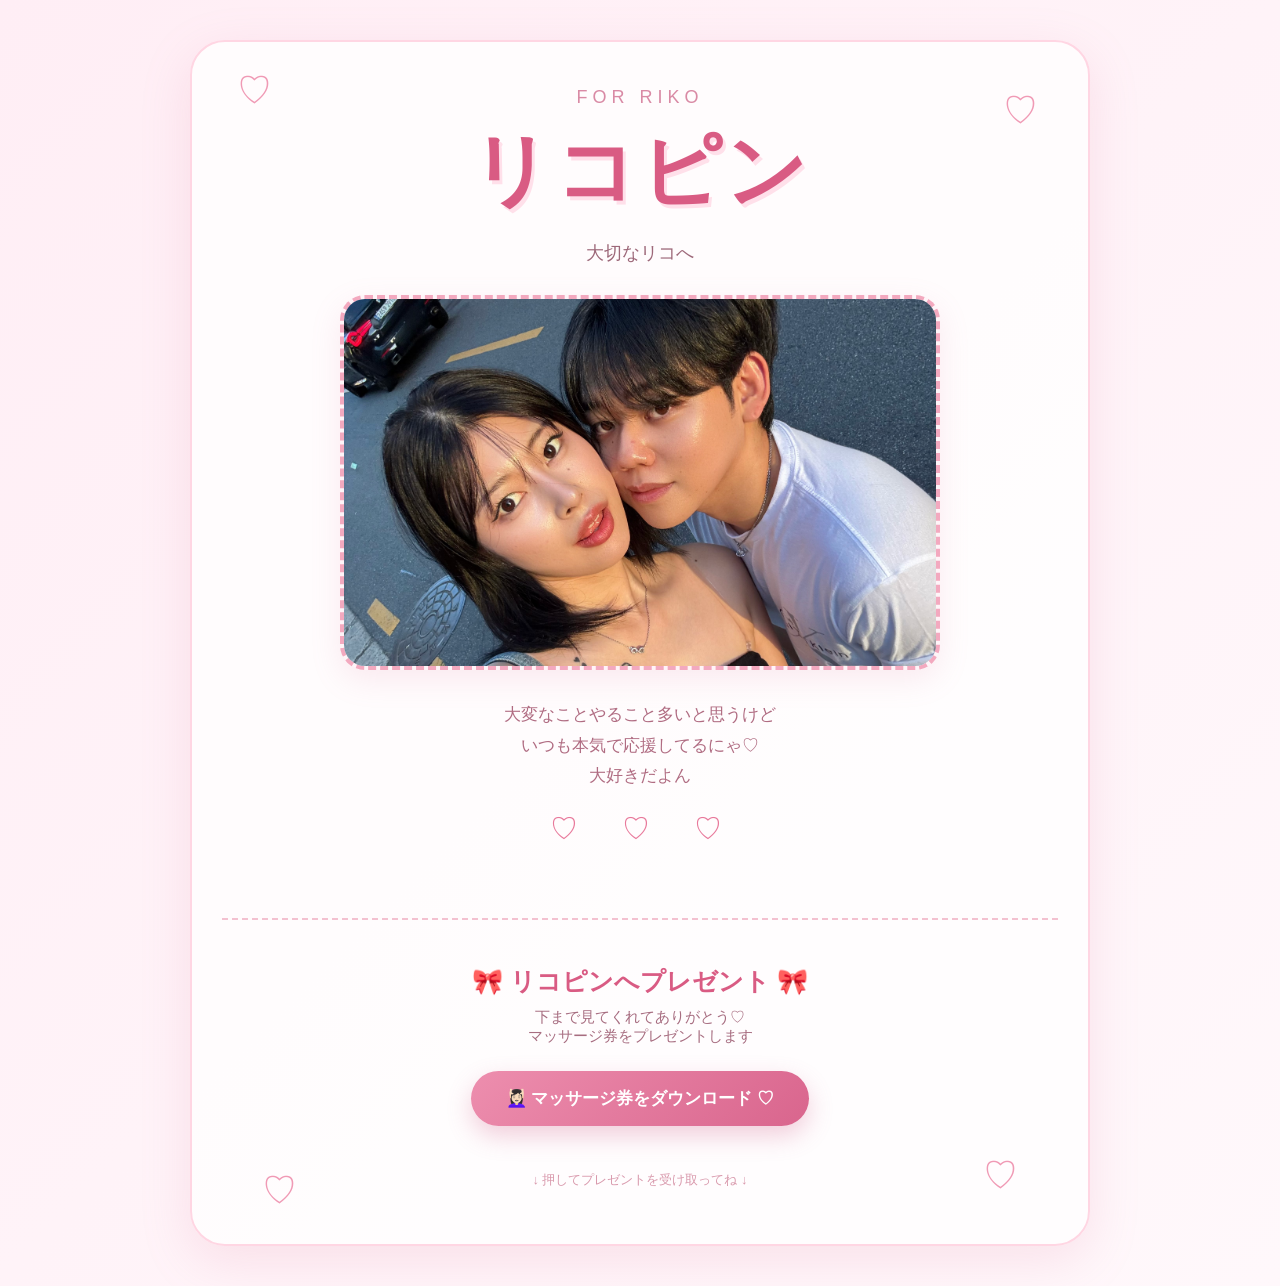
==== index.html @ c5b720d6 "Update index.html" ====
<!DOCTYPE html>
<html lang="ja">
<head>
  <meta charset="UTF-8">
  <meta name="viewport" content="width=device-width, initial-scale=1.0">

  <title>リコピンへ♡</title>

  <style>
    * {
      box-sizing: border-box;
    }

    html {
      scroll-behavior: smooth;
    }

    body {
      margin: 0;
      min-height: 100vh;
      font-family: "Hiragino Kaku Gothic ProN", "Yu Gothic", sans-serif;
      background: linear-gradient(135deg, #ffeef5, #fff8fb);
      display: flex;
      justify-content: center;
      align-items: flex-start;
      overflow-x: hidden;
      padding: 40px 20px;
    }

    .container {
      width: min(900px, 92%);
      padding: 45px 30px 55px;
      text-align: center;
      background: rgba(255, 255, 255, 0.8);
      border-radius: 35px;
      box-shadow: 0 15px 50px rgba(220, 130, 160, 0.18);
      border: 2px solid #ffd6e3;
      position: relative;
    }

    /* ハート */
    .heart {
      position: absolute;
      font-size: 35px;
      color: #f09ab5;
      animation: float 3s ease-in-out infinite;
    }

    .heart1 {
      top: 25px;
      left: 45px;
    }

    .heart2 {
      top: 45px;
      right: 50px;
      animation-delay: 0.8s;
    }

    .heart3 {
      bottom: 30px;
      left: 70px;
      animation-delay: 1.4s;
    }

    .heart4 {
      bottom: 45px;
      right: 70px;
      animation-delay: 2s;
    }

    @keyframes float {
      0%, 100% {
        transform: translateY(0) rotate(-5deg);
      }

      50% {
        transform: translateY(-12px) rotate(5deg);
      }
    }

    /* タイトル */
    .small-title {
      color: #d98aa5;
      font-size: 18px;
      letter-spacing: 5px;
      margin-bottom: 10px;
    }

    h1 {
      margin: 0;
      font-size: clamp(45px, 8vw, 80px);
      color: #d95b83;
      letter-spacing: 3px;
      text-shadow: 3px 4px 0 #ffe0ea;
    }

    .subtitle {
      margin: 15px 0 30px;
      color: #9d6879;
      font-size: 18px;
    }

    /* 写真 */
    .photo-area {
      width: min(600px, 100%);
      margin: auto;
    }

    .photo-frame {
      width: 100%;
      aspect-ratio: 16 / 10;
      border-radius: 25px;
      border: 4px dashed #f3a9bf;
      background: #fff4f8;
      display: flex;
      justify-content: center;
      align-items: center;
      overflow: hidden;
      position: relative;
      box-shadow: 0 10px 30px rgba(220, 130, 160, 0.15);
    }

    #preview {
      width: 100%;
      height: 100%;
      object-fit: cover;
      display: block;
    }

    /* メッセージ */
    .message {
      margin-top: 30px;
      color: #b06c82;
      font-size: 17px;
      line-height: 1.8;
    }

    .love {
      margin-top: 18px;
      font-size: 28px;
      color: #e8799b;
      letter-spacing: 8px;
    }

    /* ダウンロードエリア */
    .download-area {
      margin-top: 70px;
      padding-top: 45px;
      border-top: 2px dashed #f3c1d0;
    }

    .download-title {
      color: #d95b83;
      font-size: 25px;
      font-weight: bold;
      margin-bottom: 10px;
    }

    .download-text {
      color: #a76d80;
      font-size: 15px;
      margin-bottom: 25px;
    }

    /* ダウンロードボタン */
    .download-button {
      display: inline-block;
      padding: 16px 35px;
      border-radius: 999px;
      background: linear-gradient(135deg, #ed8eae, #d9658d);
      color: white;
      font-size: 17px;
      font-weight: bold;
      text-decoration: none;
      box-shadow: 0 10px 25px rgba(210, 100, 140, 0.3);
      transition: 0.25s;
    }

    .download-button:hover {
      transform: translateY(-4px) scale(1.02);
      box-shadow: 0 14px 30px rgba(210, 100, 140, 0.4);
    }

    .download-button:active {
      transform: scale(0.97);
    }

    /* 下に誘導 */
    .scroll-text {
      margin-top: 45px;
      color: #d99aad;
      font-size: 13px;
      animation: bounce 2s infinite;
    }

    @keyframes bounce {
      0%, 100% {
        transform: translateY(0);
      }

      50% {
        transform: translateY(7px);
      }
    }

    /* スマホ */
    @media (max-width: 600px) {

      body {
        padding: 20px 10px;
      }

      .container {
        width: 100%;
        padding: 35px 18px 45px;
        border-radius: 28px;
      }

      .small-title {
        font-size: 14px;
        letter-spacing: 4px;
      }

      h1 {
        font-size: 50px;
      }

      .subtitle {
        font-size: 15px;
      }

      .photo-frame {
        aspect-ratio: 4 / 3;
        border-radius: 20px;
      }

      .message {
        font-size: 15px;
      }

      .download-area {
        margin-top: 55px;
        padding-top: 35px;
      }

      .download-title {
        font-size: 21px;
      }

      .download-button {
        padding: 15px 28px;
        font-size: 16px;
      }

      .heart {
        font-size: 25px;
      }

      .heart1 {
        left: 20px;
      }

      .heart2 {
        right: 20px;
      }

      .heart3 {
        left: 30px;
      }

      .heart4 {
        right: 30px;
      }
    }
  </style>
</head>

<body>

  <div class="container">

    <!-- ハート -->
    <div class="heart heart1">♡</div>
    <div class="heart heart2">♡</div>
    <div class="heart heart3">♡</div>
    <div class="heart heart4">♡</div>

    <!-- タイトル -->
    <div class="small-title">
      FOR RIKO
    </div>

    <h1>リコピン</h1>

    <div class="subtitle">
      大切なリコへ
    </div>

    <!-- 写真 -->
    <div class="photo-area">

      <div class="photo-frame">

        <img
          id="preview"
          src="riko.jpg"
          alt="リコの写真"
        >

      </div>

    </div>

    <!-- メッセージ -->
    <div class="message">
      大変なことやること多いと思うけど<br>
      いつも本気で応援してるにゃ♡<br>
      大好きだよん
    </div>

    <div class="love">
      ♡　♡　♡
    </div>


    <!-- マッサージ券 -->
    <div class="download-area">

      <div class="download-title">
        🎀 リコピンへプレゼント 🎀
      </div>

      <div class="download-text">
        下まで見てくれてありがとう♡<br>
        マッサージ券をプレゼントします
      </div>

      <a
  class="download-button"
  href="https://raw.githubusercontent.com/purinshappppe/purinshappppe/refs/heads/main/e85dd2af-abed-4dbb-943e-196c090474a3.png"
  download="リコピン_全身マッサージ券.png"
  onclick="return confirm('🎀 マッサージ券をダウンロードしますか？♡');"
>
  💆🏻‍♀️ マッサージ券をダウンロード ♡
</a>

      <div class="scroll-text">
        ↓ 押してプレゼントを受け取ってね ↓
      </div>

    </div>

  </div>

</body>
</html>
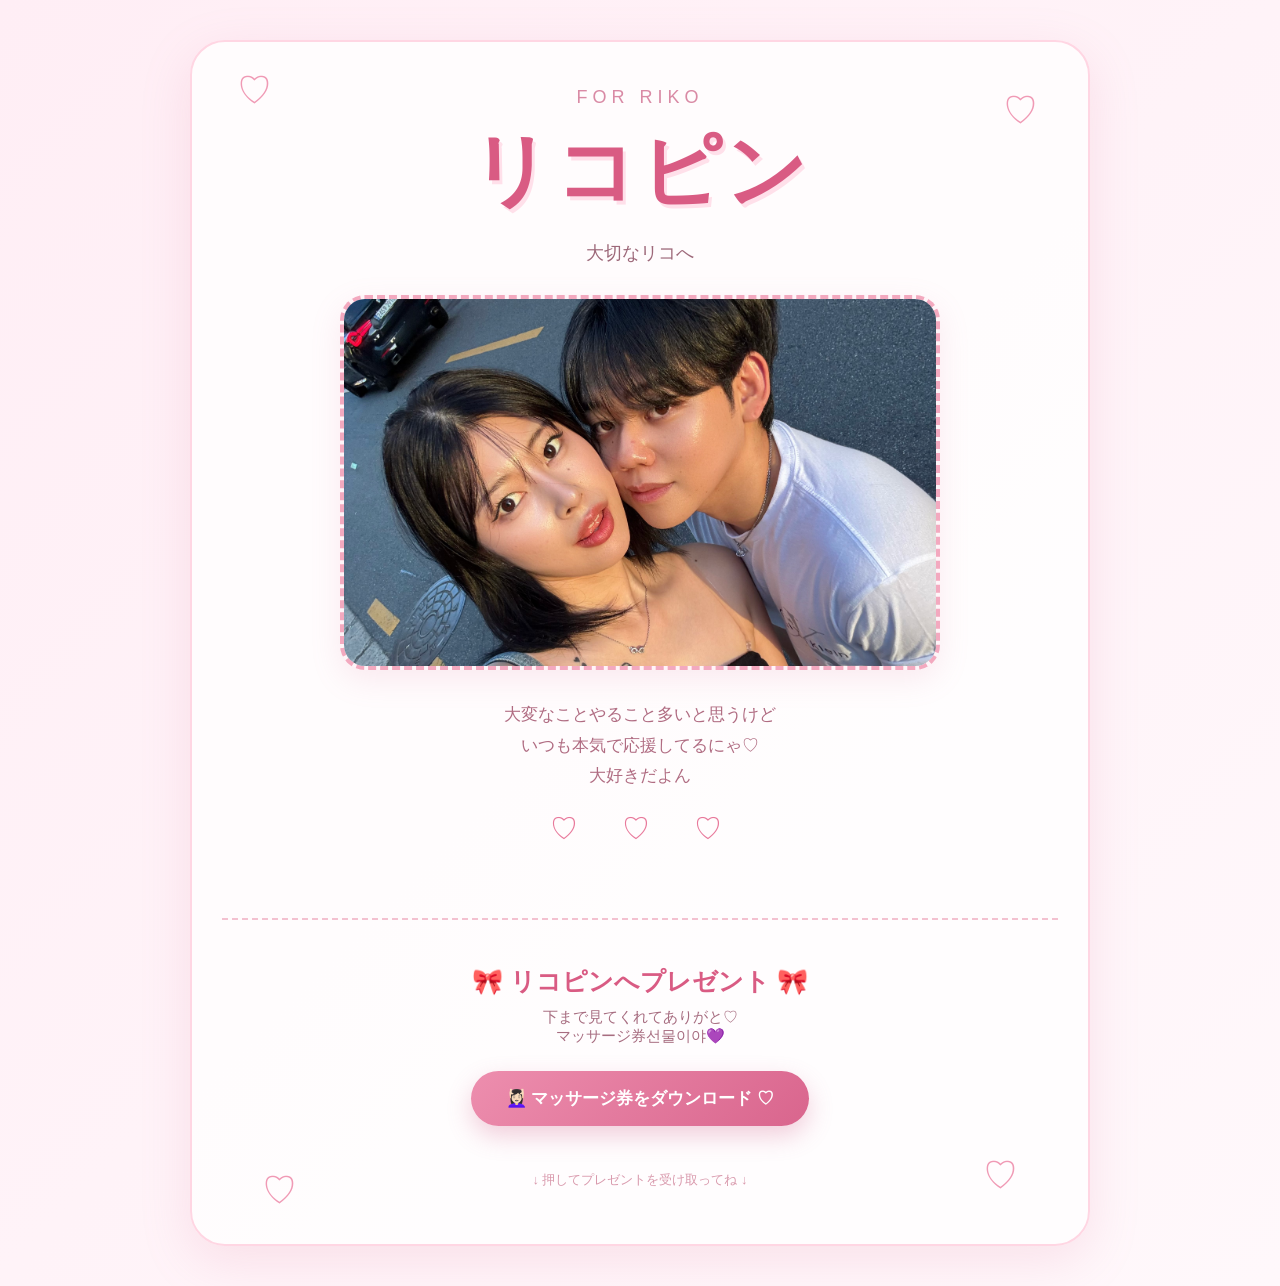
==== commit fa32aaed: "Update index.html" ====
--- a/index.html
+++ b/index.html
@@ -332,8 +332,8 @@
       </div>
 
       <div class="download-text">
-        下まで見てくれてありがとう♡<br>
-        マッサージ券をプレゼントします
+        下まで見てくれてありがと♡<br>
+        マッサージ券선물이야💜
       </div>
 
       <a
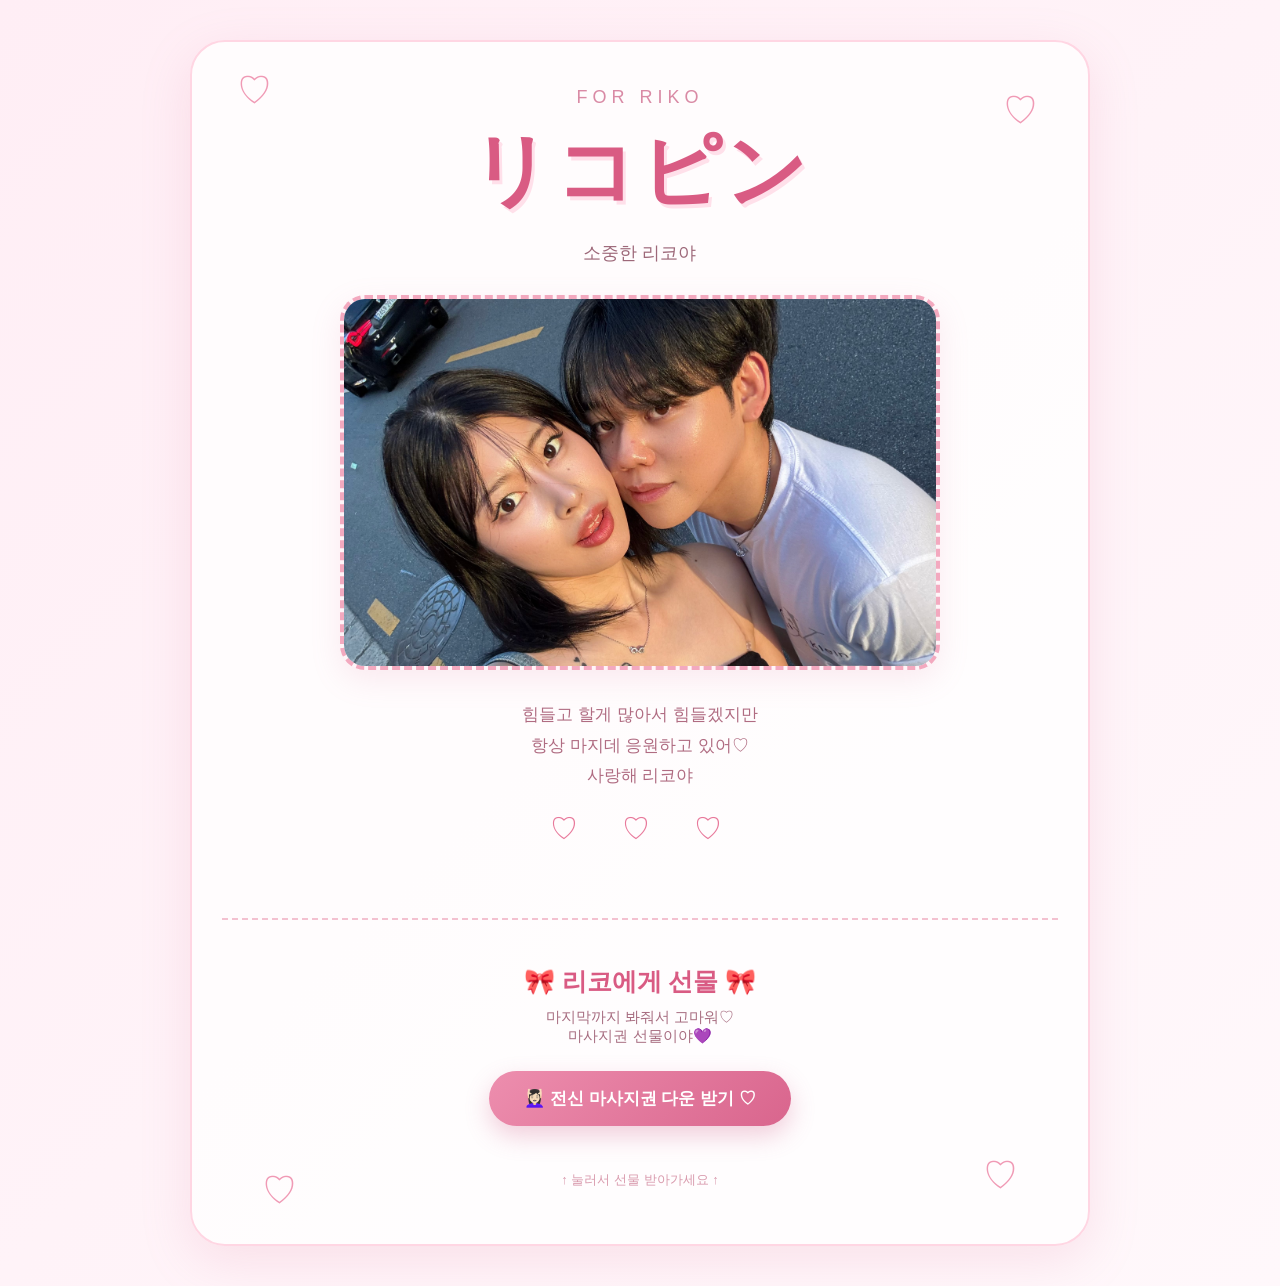
==== commit 01edaf87: "Update index.html" ====
--- a/index.html
+++ b/index.html
@@ -294,7 +294,7 @@
     <h1>リコピン</h1>
 
     <div class="subtitle">
-      大切なリコへ
+      소중한 리코야
     </div>
 
     <!-- 写真 -->
@@ -314,9 +314,9 @@
 
     <!-- メッセージ -->
     <div class="message">
-      大変なことやること多いと思うけど<br>
-      いつも本気で応援してるにゃ♡<br>
-      大好きだよん
+      힘들고 할게 많아서 힘들겠지만<br>
+      항상 마지데 응원하고 있어♡<br>
+      사랑해 리코야
     </div>
 
     <div class="love">
@@ -328,25 +328,25 @@
     <div class="download-area">
 
       <div class="download-title">
-        🎀 リコピンへプレゼント 🎀
+        🎀 리코에게 선물 🎀
       </div>
 
       <div class="download-text">
-        下まで見てくれてありがと♡<br>
-        マッサージ券선물이야💜
+        마지막까지 봐줘서 고마워♡<br>
+        마사지권 선물이야💜
       </div>
 
       <a
   class="download-button"
-  href="https://raw.githubusercontent.com/purinshappppe/purinshappppe/refs/heads/main/e85dd2af-abed-4dbb-943e-196c090474a3.png"
-  download="リコピン_全身マッサージ券.png"
-  onclick="return confirm('🎀 マッサージ券をダウンロードしますか？♡');"
+  href="https://raw.githubusercontent.com/purinshappppe/purinshappppe/refs/heads/main/e85dd2af-abed-4dbb-943e-196c090474a7.png"
+  download="リコピン_전신 마사지권.png"
+  onclick="return confirm('🎀 마사지권다운 받으시겠어요？♡');"
 >
-  💆🏻‍♀️ マッサージ券をダウンロード ♡
+  💆🏻‍♀️ 전신 마사지권 다운 받기 ♡
 </a>
 
       <div class="scroll-text">
-        ↓ 押してプレゼントを受け取ってね ↓
+        ↑ 눌러서 선물 받아가세요 ↑
       </div>
 
     </div>
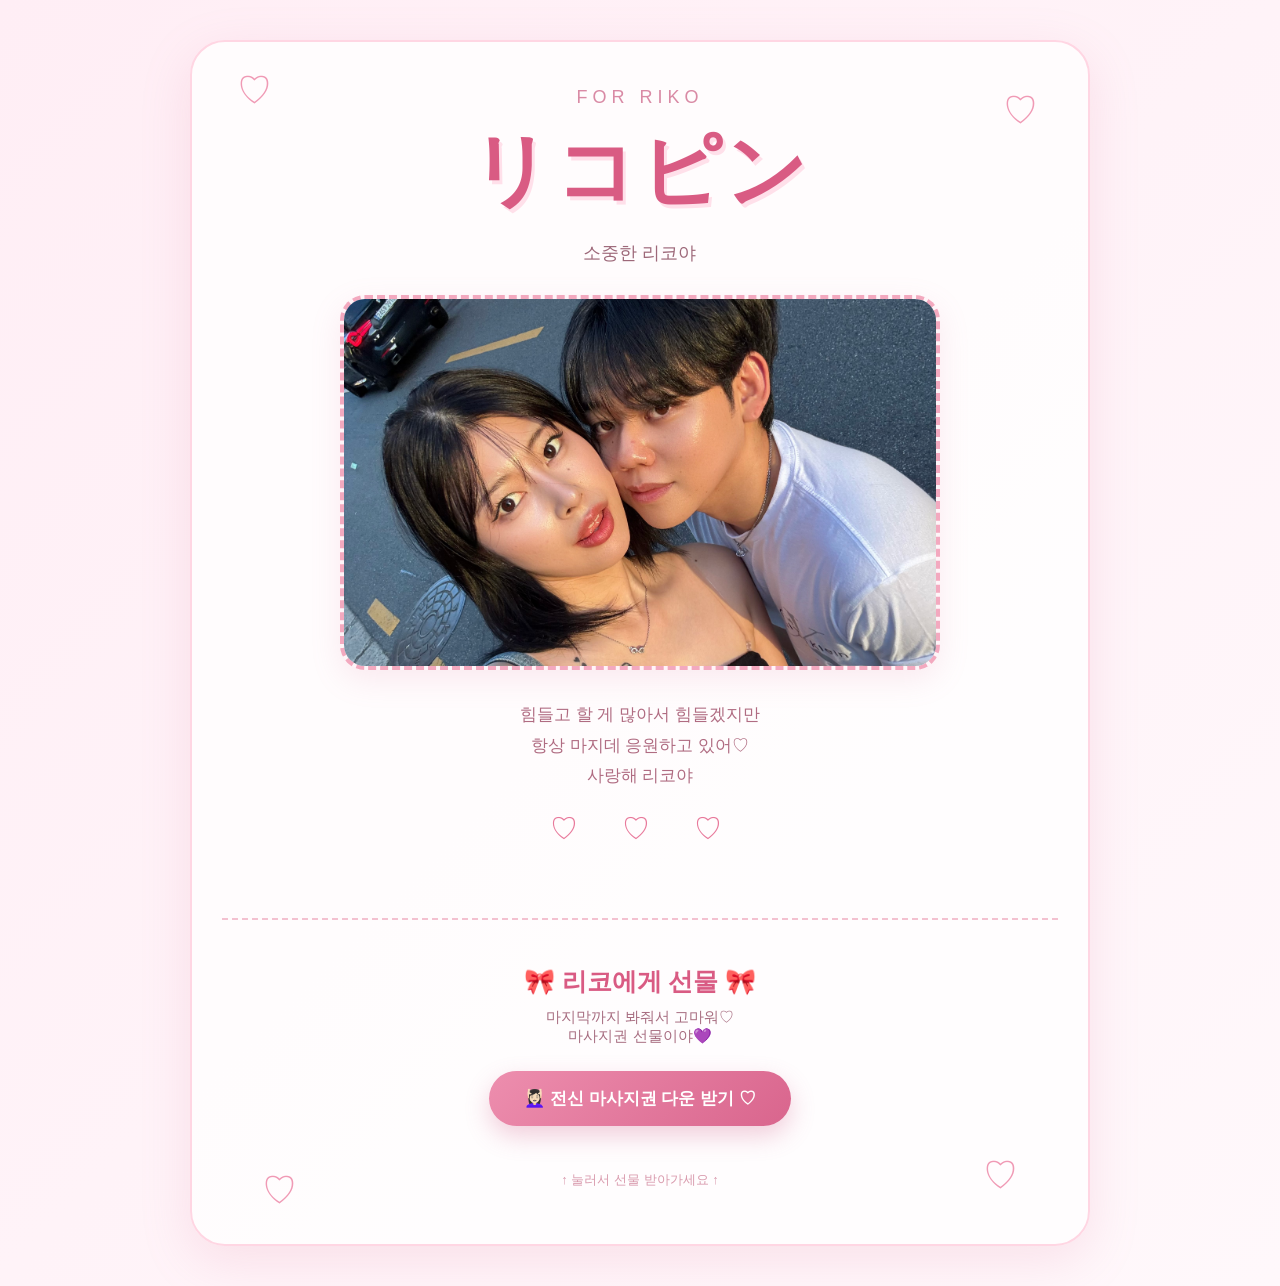
==== commit b260c78f: "Update index.html" ====
--- a/index.html
+++ b/index.html
@@ -314,7 +314,7 @@
 
     <!-- メッセージ -->
     <div class="message">
-      힘들고 할게 많아서 힘들겠지만<br>
+      힘들고 할 게 많아서 힘들겠지만<br>
       항상 마지데 응원하고 있어♡<br>
       사랑해 리코야
     </div>
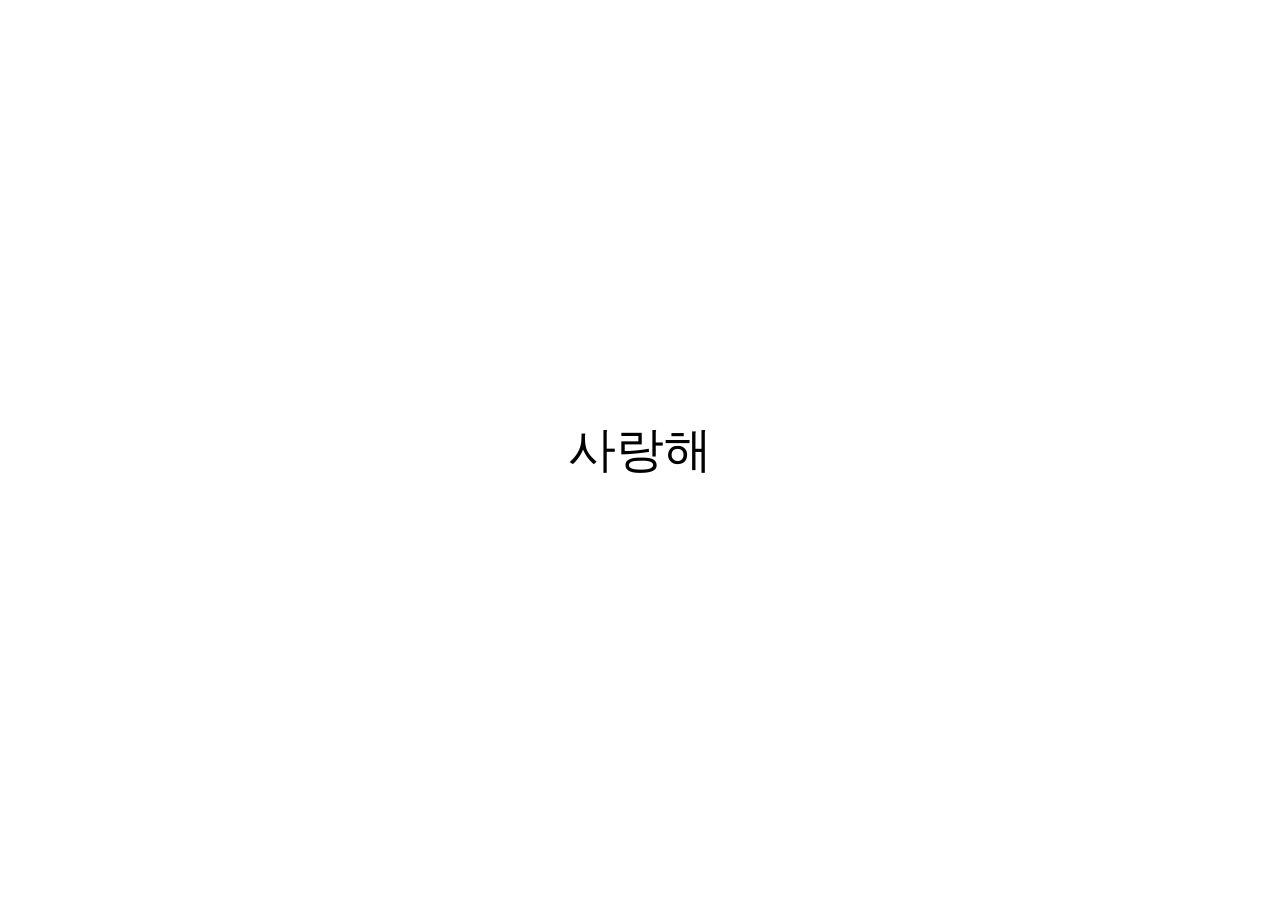
==== commit eec3b0bb: "Update index.html" ====
--- a/index.html
+++ b/index.html
@@ -1,357 +1,29 @@
 <!DOCTYPE html>
-<html lang="ja">
+<html lang="ko">
 <head>
-  <meta charset="UTF-8">
-  <meta name="viewport" content="width=device-width, initial-scale=1.0">
+<meta charset="UTF-8">
+<meta name="viewport" content="width=device-width, initial-scale=1.0">
+<title>사랑해</title>
 
-  <title>リコピンへ♡</title>
-
-  <style>
-    * {
-      box-sizing: border-box;
-    }
-
-    html {
-      scroll-behavior: smooth;
-    }
-
+<style>
     body {
-      margin: 0;
-      min-height: 100vh;
-      font-family: "Hiragino Kaku Gothic ProN", "Yu Gothic", sans-serif;
-      background: linear-gradient(135deg, #ffeef5, #fff8fb);
-      display: flex;
-      justify-content: center;
-      align-items: flex-start;
-      overflow-x: hidden;
-      padding: 40px 20px;
-    }
-
-    .container {
-      width: min(900px, 92%);
-      padding: 45px 30px 55px;
-      text-align: center;
-      background: rgba(255, 255, 255, 0.8);
-      border-radius: 35px;
-      box-shadow: 0 15px 50px rgba(220, 130, 160, 0.18);
-      border: 2px solid #ffd6e3;
-      position: relative;
-    }
-
-    /* ハート */
-    .heart {
-      position: absolute;
-      font-size: 35px;
-      color: #f09ab5;
-      animation: float 3s ease-in-out infinite;
-    }
-
-    .heart1 {
-      top: 25px;
-      left: 45px;
-    }
-
-    .heart2 {
-      top: 45px;
-      right: 50px;
-      animation-delay: 0.8s;
-    }
-
-    .heart3 {
-      bottom: 30px;
-      left: 70px;
-      animation-delay: 1.4s;
-    }
-
-    .heart4 {
-      bottom: 45px;
-      right: 70px;
-      animation-delay: 2s;
-    }
-
-    @keyframes float {
-      0%, 100% {
-        transform: translateY(0) rotate(-5deg);
-      }
-
-      50% {
-        transform: translateY(-12px) rotate(5deg);
-      }
-    }
-
-    /* タイトル */
-    .small-title {
-      color: #d98aa5;
-      font-size: 18px;
-      letter-spacing: 5px;
-      margin-bottom: 10px;
+        margin: 0;
+        height: 100vh;
+        display: flex;
+        justify-content: center;
+        align-items: center;
+        font-family: sans-serif;
+        background: white;
     }
 
     h1 {
-      margin: 0;
-      font-size: clamp(45px, 8vw, 80px);
-      color: #d95b83;
-      letter-spacing: 3px;
-      text-shadow: 3px 4px 0 #ffe0ea;
+        font-size: 48px;
+        font-weight: 500;
     }
-
-    .subtitle {
-      margin: 15px 0 30px;
-      color: #9d6879;
-      font-size: 18px;
-    }
-
-    /* 写真 */
-    .photo-area {
-      width: min(600px, 100%);
-      margin: auto;
-    }
-
-    .photo-frame {
-      width: 100%;
-      aspect-ratio: 16 / 10;
-      border-radius: 25px;
-      border: 4px dashed #f3a9bf;
-      background: #fff4f8;
-      display: flex;
-      justify-content: center;
-      align-items: center;
-      overflow: hidden;
-      position: relative;
-      box-shadow: 0 10px 30px rgba(220, 130, 160, 0.15);
-    }
-
-    #preview {
-      width: 100%;
-      height: 100%;
-      object-fit: cover;
-      display: block;
-    }
-
-    /* メッセージ */
-    .message {
-      margin-top: 30px;
-      color: #b06c82;
-      font-size: 17px;
-      line-height: 1.8;
-    }
-
-    .love {
-      margin-top: 18px;
-      font-size: 28px;
-      color: #e8799b;
-      letter-spacing: 8px;
-    }
-
-    /* ダウンロードエリア */
-    .download-area {
-      margin-top: 70px;
-      padding-top: 45px;
-      border-top: 2px dashed #f3c1d0;
-    }
-
-    .download-title {
-      color: #d95b83;
-      font-size: 25px;
-      font-weight: bold;
-      margin-bottom: 10px;
-    }
-
-    .download-text {
-      color: #a76d80;
-      font-size: 15px;
-      margin-bottom: 25px;
-    }
-
-    /* ダウンロードボタン */
-    .download-button {
-      display: inline-block;
-      padding: 16px 35px;
-      border-radius: 999px;
-      background: linear-gradient(135deg, #ed8eae, #d9658d);
-      color: white;
-      font-size: 17px;
-      font-weight: bold;
-      text-decoration: none;
-      box-shadow: 0 10px 25px rgba(210, 100, 140, 0.3);
-      transition: 0.25s;
-    }
-
-    .download-button:hover {
-      transform: translateY(-4px) scale(1.02);
-      box-shadow: 0 14px 30px rgba(210, 100, 140, 0.4);
-    }
-
-    .download-button:active {
-      transform: scale(0.97);
-    }
-
-    /* 下に誘導 */
-    .scroll-text {
-      margin-top: 45px;
-      color: #d99aad;
-      font-size: 13px;
-      animation: bounce 2s infinite;
-    }
-
-    @keyframes bounce {
-      0%, 100% {
-        transform: translateY(0);
-      }
-
-      50% {
-        transform: translateY(7px);
-      }
-    }
-
-    /* スマホ */
-    @media (max-width: 600px) {
-
-      body {
-        padding: 20px 10px;
-      }
-
-      .container {
-        width: 100%;
-        padding: 35px 18px 45px;
-        border-radius: 28px;
-      }
-
-      .small-title {
-        font-size: 14px;
-        letter-spacing: 4px;
-      }
-
-      h1 {
-        font-size: 50px;
-      }
-
-      .subtitle {
-        font-size: 15px;
-      }
-
-      .photo-frame {
-        aspect-ratio: 4 / 3;
-        border-radius: 20px;
-      }
-
-      .message {
-        font-size: 15px;
-      }
-
-      .download-area {
-        margin-top: 55px;
-        padding-top: 35px;
-      }
-
-      .download-title {
-        font-size: 21px;
-      }
-
-      .download-button {
-        padding: 15px 28px;
-        font-size: 16px;
-      }
-
-      .heart {
-        font-size: 25px;
-      }
-
-      .heart1 {
-        left: 20px;
-      }
-
-      .heart2 {
-        right: 20px;
-      }
-
-      .heart3 {
-        left: 30px;
-      }
-
-      .heart4 {
-        right: 30px;
-      }
-    }
-  </style>
+</style>
 </head>
 
 <body>
-
-  <div class="container">
-
-    <!-- ハート -->
-    <div class="heart heart1">♡</div>
-    <div class="heart heart2">♡</div>
-    <div class="heart heart3">♡</div>
-    <div class="heart heart4">♡</div>
-
-    <!-- タイトル -->
-    <div class="small-title">
-      FOR RIKO
-    </div>
-
-    <h1>リコピン</h1>
-
-    <div class="subtitle">
-      소중한 리코야
-    </div>
-
-    <!-- 写真 -->
-    <div class="photo-area">
-
-      <div class="photo-frame">
-
-        <img
-          id="preview"
-          src="riko.jpg"
-          alt="リコの写真"
-        >
-
-      </div>
-
-    </div>
-
-    <!-- メッセージ -->
-    <div class="message">
-      힘들고 할 게 많아서 힘들겠지만<br>
-      항상 마지데 응원하고 있어♡<br>
-      사랑해 리코야
-    </div>
-
-    <div class="love">
-      ♡　♡　♡
-    </div>
-
-
-    <!-- マッサージ券 -->
-    <div class="download-area">
-
-      <div class="download-title">
-        🎀 리코에게 선물 🎀
-      </div>
-
-      <div class="download-text">
-        마지막까지 봐줘서 고마워♡<br>
-        마사지권 선물이야💜
-      </div>
-
-      <a
-  class="download-button"
-  href="https://raw.githubusercontent.com/purinshappppe/purinshappppe/refs/heads/main/e85dd2af-abed-4dbb-943e-196c090474a7.png"
-  download="リコピン_전신 마사지권.png"
-  onclick="return confirm('🎀 마사지권다운 받으시겠어요？♡');"
->
-  💆🏻‍♀️ 전신 마사지권 다운 받기 ♡
-</a>
-
-      <div class="scroll-text">
-        ↑ 눌러서 선물 받아가세요 ↑
-      </div>
-
-    </div>
-
-  </div>
-
+    <h1>사랑해</h1>
 </body>
 </html>
